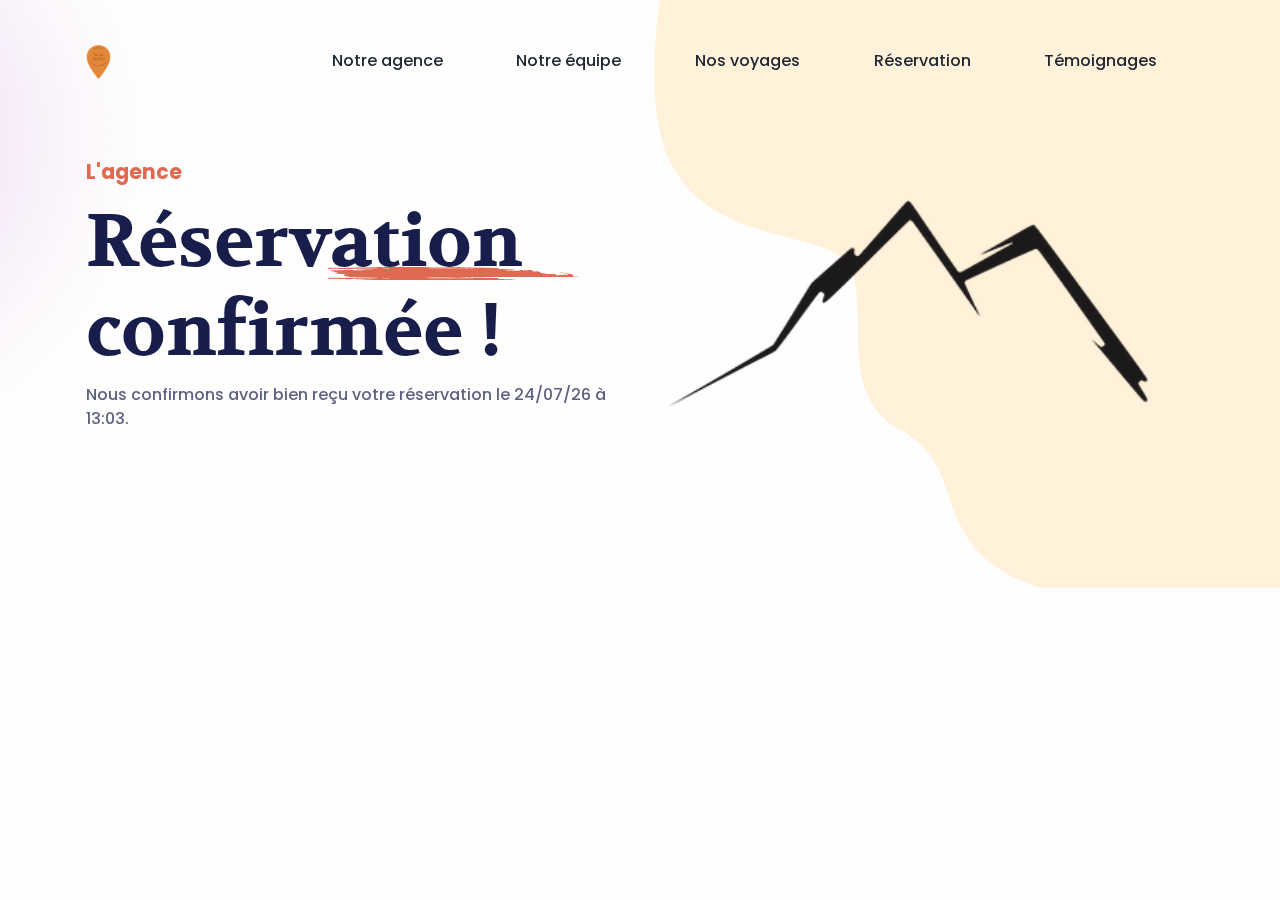
==== public/confirmation.html @ 019d47b1 "feat: Ajout de la page de réservation" ====
<!DOCTYPE html>
<html lang="en-US" dir="ltr">
<head>
  <meta charset="utf-8">
  <meta http-equiv="X-UA-Compatible" content="IE=edge">
  <meta name="viewport" content="width=device-width, initial-scale=1">


  <!-- ===============================================-->
  <!--    Document Title-->
  <!-- ===============================================-->
  <title>Jadoo | Travel Agency Landing Page UI</title>


  <!-- ===============================================-->
  <!--    Favicons-->
  <!-- ===============================================-->
  <link rel="apple-touch-icon" sizes="180x180" href="assets/img/favicons/apple-touch-icon.png">
  <link rel="icon" type="image/png" sizes="32x32" href="assets/img/favicons/favicon-32x32.png">
  <link rel="icon" type="image/png" sizes="16x16" href="assets/img/favicons/favicon-16x16.png">
  <link rel="shortcut icon" type="image/x-icon" href="assets/img/favicons/favicon.ico">
  <link rel="manifest" href="assets/img/favicons/manifest.json">
  <meta name="msapplication-TileImage" content="assets/img/favicons/mstile-150x150.png">
  <meta name="theme-color" content="#ffffff">


  <!-- ===============================================-->
  <!--    Stylesheets-->
  <!-- ===============================================-->
  <link href="assets/css/theme.css" rel="stylesheet" />
  <!-- Ajout de la date du jour -->
  <script language="JavaScript">

      const twoDigits = (time) => {
        return ("0" + time).slice(-2);
      }

      let today = new Date;
      let jour = twoDigits(today.getDate());
      let mois = twoDigits((today.getMonth()) + 1);
      let annee = twoDigits(today.getFullYear());

      let heure = twoDigits(today.getHours());
      let minute = twoDigits(today.getMinutes());

      date = `${jour}/${mois}/${annee} à ${heure}:${minute}`;
  </script>

</head>


<body>

  <!-- ===============================================-->
  <!--    Main Content-->
  <!-- ===============================================-->
  <main class="main" id="top">
    <nav class="navbar navbar-expand-lg navbar-light fixed-top py-5 d-block"
      data-navbar-on-scroll="data-navbar-on-scroll">
      <div class="container"><a class="navbar-brand" href="index.html"><img src="images/logo-twalo.png" height="34"
            alt="logo" /></a>
        <button class="navbar-toggler" type="button" data-bs-toggle="collapse" data-bs-target="#navbarSupportedContent"
          aria-controls="navbarSupportedContent" aria-expanded="false" aria-label="Toggle navigation"><span
            class="navbar-toggler-icon"> </span></button>
        <div class="collapse navbar-collapse border-top border-lg-0 mt-4 mt-lg-0" id="navbarSupportedContent">
          <ul class="navbar-nav ms-auto pt-2 pt-lg-0 font-base align-items-lg-center align-items-start">
            <li class="nav-item px-3 px-xl-4"><a class="nav-link fw-medium" aria-current="page" href="index.html#agency">Notre
                agence</a></li>
            <li class="nav-item px-3 px-xl-4"><a class="nav-link fw-medium" aria-current="page" href="index.html#team">Notre
                équipe</a></li>
            <li class="nav-item px-3 px-xl-4"><a class="nav-link fw-medium" aria-current="page" href="index.html#destination">Nos
                voyages</a></li>
            <li class="nav-item px-3 px-xl-4"><a class="nav-link fw-medium" aria-current="page"
                href="index.html#booking">Réservation</a></li>
            <li class="nav-item px-3 px-xl-4"><a class="nav-link fw-medium" aria-current="page"
                href="index.html#testimonial">Témoignages</a></li>
          </ul>
        </div>
      </div>
    </nav>
    <!-- ============================================-->
    <!-- <section> begin ============================-->
    <section style="padding-top: 7rem;">
      <div class="bg-holder" style="background-image:url(assets/img/hero/hero-bg.svg);">
      </div>
      <!--/.bg-holder-->

      <div class="container">
        <div class="row align-items-center">
          <div class="col-md-5 col-lg-6 order-0 order-md-1 text-end"><img class="pt-7 pt-md-0 hero-img"
              src="images/logo.png" alt="hero-header" /></div>
          <div class="col-md-7 col-lg-6 text-md-start text-center py-6">
            <h4 class="fw-bold text-danger mb-3">L'agence</h4>
            <h1 class="hero-title">Réservation confirmée !</h1>
            <p class="mb-4 fw-medium">Nous confirmons avoir bien reçu votre réservation le 
              <script language="JavaScript">
                  document.write(date);
              </script>.
            </p>
          </div>
        </div>
      </div>
      </div>
    </section>
    <!-- <section> close ============================-->
    <!-- ============================================-->
  </main>
  <!-- ===============================================-->
  <!--    End of Main Content-->
  <!-- ===============================================-->




  <!-- ===============================================-->
  <!--    JavaScripts-->
  <!-- ===============================================-->
  <script src="vendors/@popperjs/popper.min.js"></script>
  <script src="vendors/bootstrap/bootstrap.min.js"></script>
  <script src="vendors/is/is.min.js"></script>
  <script src="https://polyfill.io/v3/polyfill.min.js?features=window.scroll"></script>
  <script src="vendors/fontawesome/all.min.js"></script>
  <script src="assets/js/theme.js"></script>
  <script src="script.js"></script>

  <link
    href="https://fonts.googleapis.com/css2?family=Poppins:wght@400;500;600;700&amp;family=Volkhov:wght@700&amp;display=swap"
    rel="stylesheet">
</body>

</html>
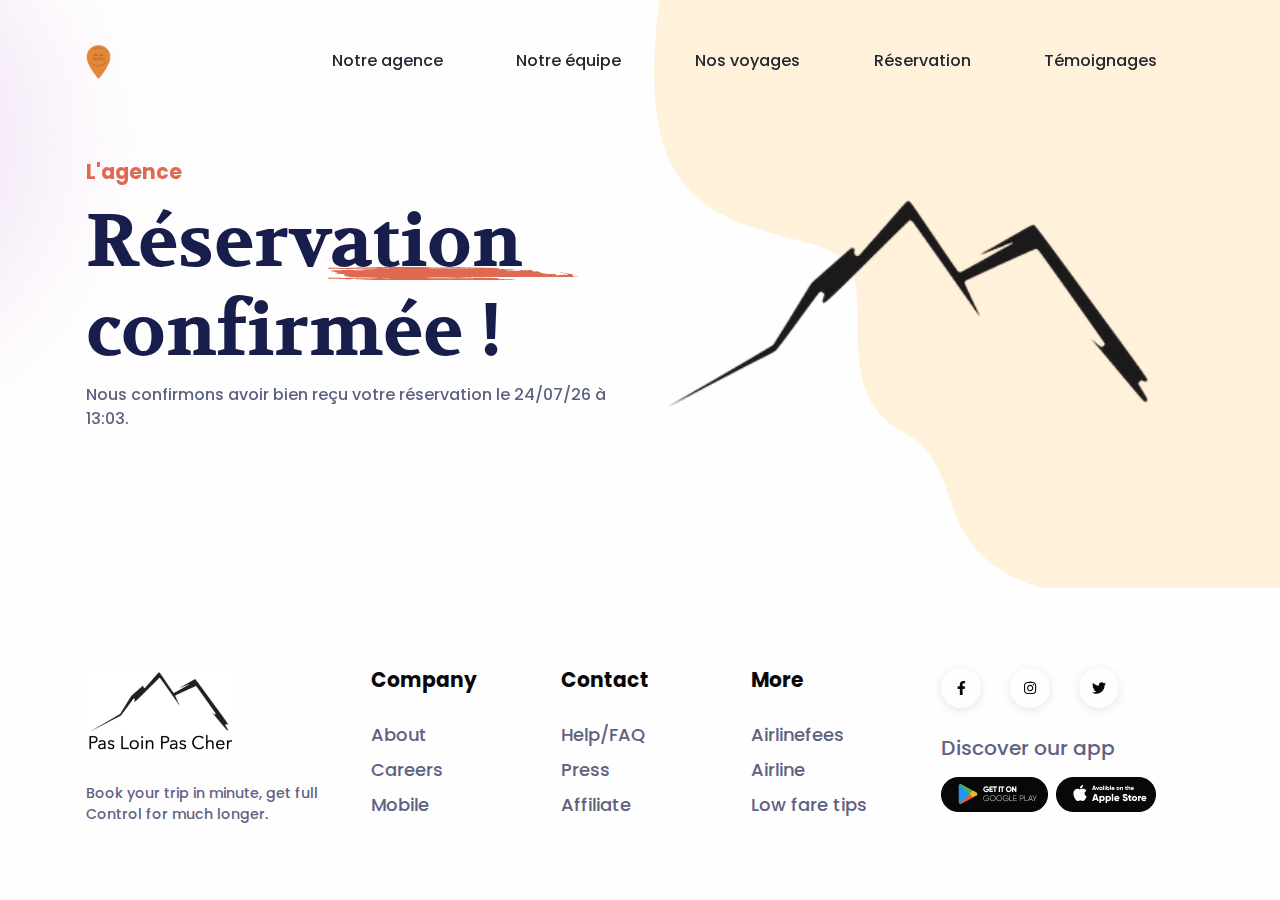
==== commit a9ce5ac0: "feat: Rajout du footer" ====
--- a/public/confirmation.html
+++ b/public/confirmation.html
@@ -104,6 +104,59 @@
     </section>
     <!-- <section> close ============================-->
     <!-- ============================================-->
+
+    <!-- ============================================-->
+    <!-- <section> begin ============================-->
+    <section class="pb-0 pb-lg-4">
+
+      <div class="container">
+        <div class="row">
+          <div class="col-lg-3 col-md-7 col-12 mb-4 mb-md-6 mb-lg-0 order-0"> <img class="mb-4"
+              src="images/logoTexte.png" width="150" alt="jadoo" />
+            <p class="fs--1 text-secondary mb-0 fw-medium">Book your trip in minute, get full Control for much longer.
+            </p>
+          </div>
+          <div class="col-lg-2 col-md-4 mb-4 mb-lg-0 order-lg-1 order-md-2">
+            <h4 class="footer-heading-color fw-bold font-sans-serif mb-3 mb-lg-4">Company</h4>
+            <ul class="list-unstyled mb-0">
+              <li class="mb-2"><a class="link-900 fs-1 fw-medium text-decoration-none" href="#!">About</a></li>
+              <li class="mb-2"><a class="link-900 fs-1 fw-medium text-decoration-none" href="#!">Careers</a></li>
+              <li class="mb-2"><a class="link-900 fs-1 fw-medium text-decoration-none" href="#!">Mobile</a></li>
+            </ul>
+          </div>
+          <div class="col-lg-2 col-md-4 mb-4 mb-lg-0 order-lg-2 order-md-3">
+            <h4 class="footer-heading-color fw-bold font-sans-serif mb-3 mb-lg-4">Contact</h4>
+            <ul class="list-unstyled mb-0">
+              <li class="mb-2"><a class="link-900 fs-1 fw-medium text-decoration-none" href="#!">Help/FAQ</a></li>
+              <li class="mb-2"><a class="link-900 fs-1 fw-medium text-decoration-none" href="#!">Press</a></li>
+              <li class="mb-2"><a class="link-900 fs-1 fw-medium text-decoration-none" href="#!">Affiliate</a></li>
+            </ul>
+          </div>
+          <div class="col-lg-2 col-md-4 mb-4 mb-lg-0 order-lg-3 order-md-4">
+            <h4 class="footer-heading-color fw-bold font-sans-serif mb-3 mb-lg-4">More</h4>
+            <ul class="list-unstyled mb-0">
+              <li class="mb-2"><a class="link-900 fs-1 fw-medium text-decoration-none" href="#!">Airlinefees</a></li>
+              <li class="mb-2"><a class="link-900 fs-1 fw-medium text-decoration-none" href="#!">Airline</a></li>
+              <li class="mb-2"><a class="link-900 fs-1 fw-medium text-decoration-none" href="#!">Low fare tips</a></li>
+            </ul>
+          </div>
+          <div class="col-lg-3 col-md-5 col-12 mb-4 mb-md-6 mb-lg-0 order-lg-4 order-md-1">
+            <div class="icon-group mb-4"> <a class="text-decoration-none icon-item shadow-social" id="facebook"
+                href="#!"><i class="fab fa-facebook-f"> </i></a><a class="text-decoration-none icon-item shadow-social"
+                id="instagram" href="#!"><i class="fab fa-instagram"> </i></a><a
+                class="text-decoration-none icon-item shadow-social" id="twitter" href="#!"><i class="fab fa-twitter">
+                </i></a></div>
+            <h4 class="fw-medium font-sans-serif text-secondary mb-3">Discover our app</h4>
+            <div class="d-flex align-items-center"> <a href="#!"> <img class="me-2" src="assets/img/play-store.png"
+                  alt="play store" /></a><a href="#!"> <img src="assets/img/apple-store.png" alt="apple store" /></a>
+            </div>
+          </div>
+        </div>
+      </div><!-- end of .container-->
+
+    </section>
+    <!-- <section> close ============================-->
+    <!-- ============================================-->
   </main>
   <!-- ===============================================-->
   <!--    End of Main Content-->
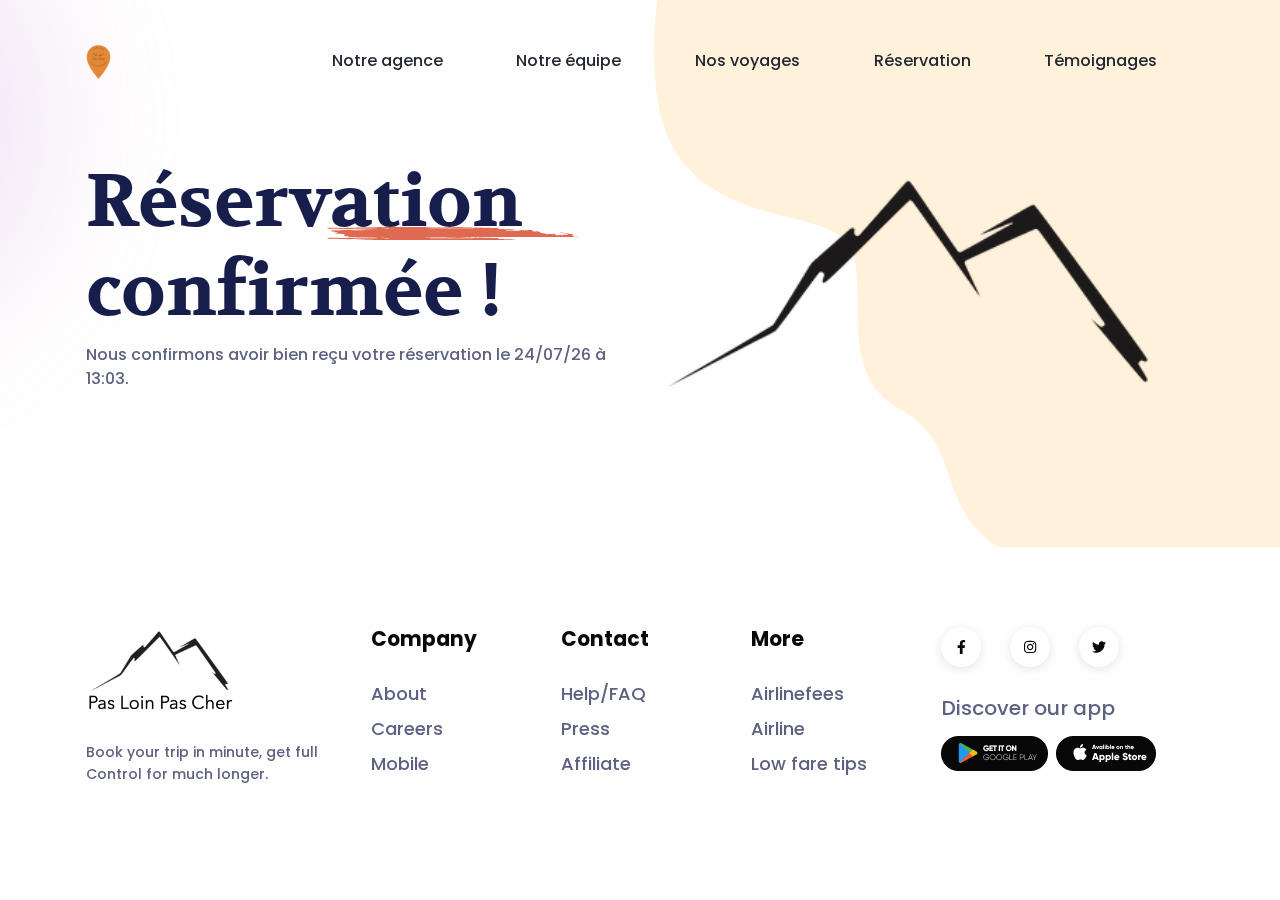
==== commit e0ba6164: "fix: Suppression du titre sans rapport" ====
--- a/public/confirmation.html
+++ b/public/confirmation.html
@@ -90,7 +90,6 @@
           <div class="col-md-5 col-lg-6 order-0 order-md-1 text-end"><img class="pt-7 pt-md-0 hero-img"
               src="images/logo.png" alt="hero-header" /></div>
           <div class="col-md-7 col-lg-6 text-md-start text-center py-6">
-            <h4 class="fw-bold text-danger mb-3">L'agence</h4>
             <h1 class="hero-title">Réservation confirmée !</h1>
             <p class="mb-4 fw-medium">Nous confirmons avoir bien reçu votre réservation le 
               <script language="JavaScript">
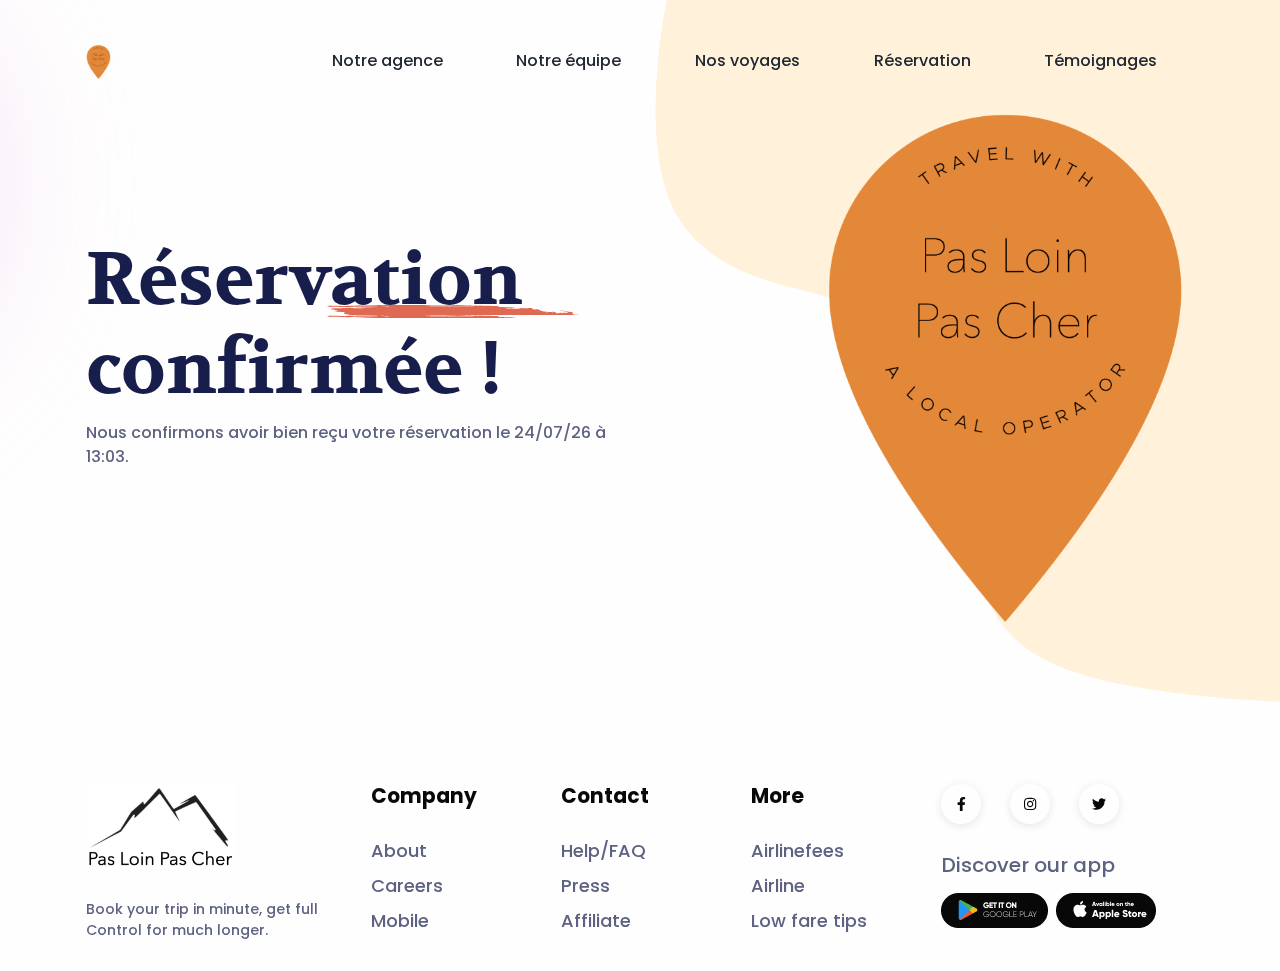
==== commit 0ddd328a: "fix: Correction de l'image" ====
--- a/public/confirmation.html
+++ b/public/confirmation.html
@@ -28,6 +28,7 @@
   <!--    Stylesheets-->
   <!-- ===============================================-->
   <link href="assets/css/theme.css" rel="stylesheet" />
+  <link href="./style.css" rel="stylesheet" />
   <!-- Ajout de la date du jour -->
   <script language="JavaScript">
 
@@ -87,8 +88,8 @@
 
       <div class="container">
         <div class="row align-items-center">
-          <div class="col-md-5 col-lg-6 order-0 order-md-1 text-end"><img class="pt-7 pt-md-0 hero-img"
-              src="images/logo.png" alt="hero-header" /></div>
+          <div class="col-md-5 col-lg-6 order-0 order-md-1 text-end"><img class="pt-7 pt-md-0 img-fluid img-logo-agency"
+              src="images/logo-twalo.png" alt="hero-header" /></div>
           <div class="col-md-7 col-lg-6 text-md-start text-center py-6">
             <h1 class="hero-title">Réservation confirmée !</h1>
             <p class="mb-4 fw-medium">Nous confirmons avoir bien reçu votre réservation le 
--- a/public/style.css
+++ b/public/style.css
@@ -0,0 +1,3 @@
+.img-logo-agency {
+    max-width: 70%;
+}
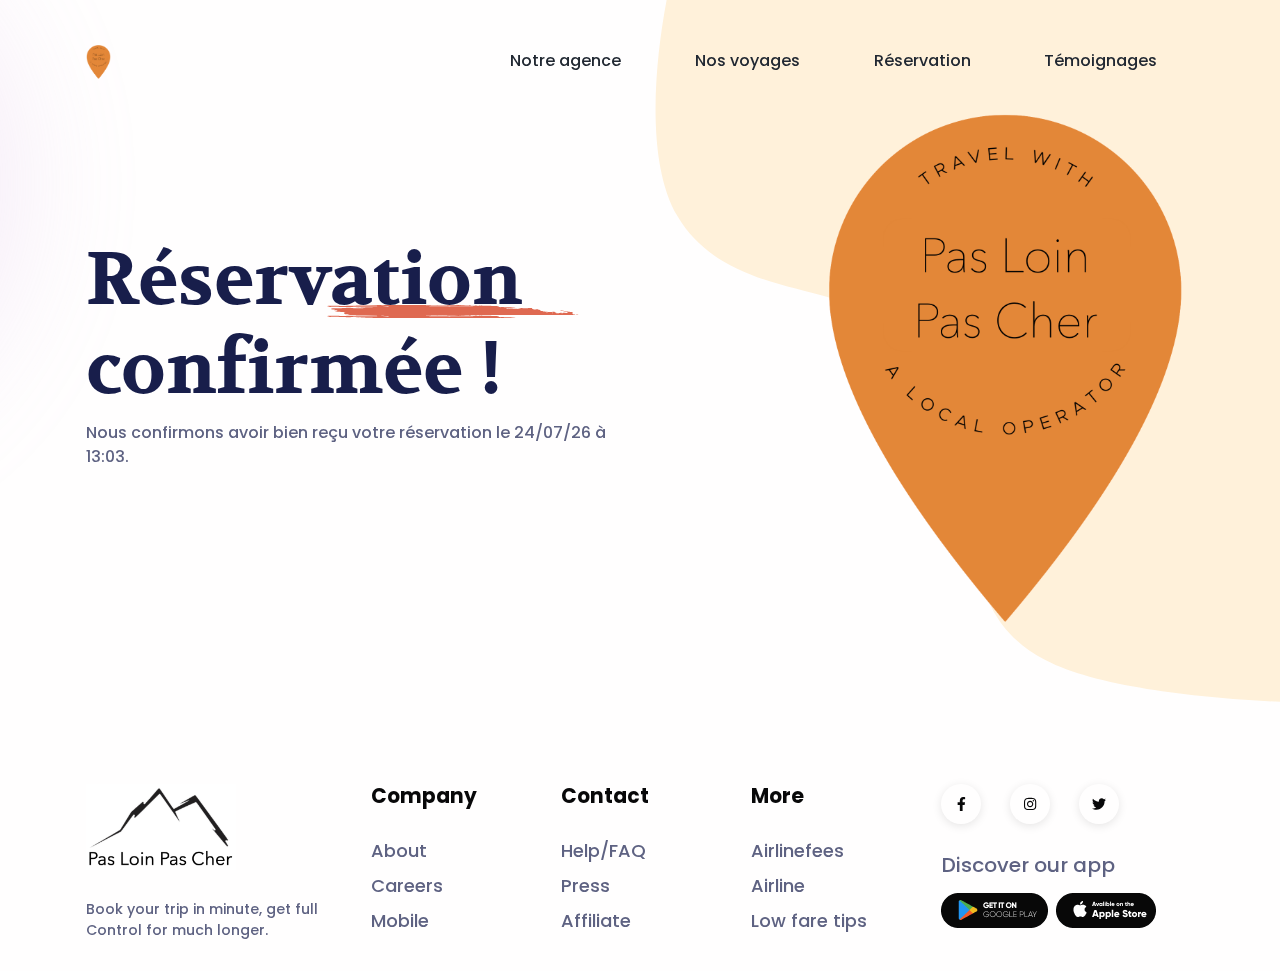
==== commit 87a4e427: "fix: Suppression des éléments du menu inutiles" ====
--- a/public/confirmation.html
+++ b/public/confirmation.html
@@ -67,8 +67,6 @@
           <ul class="navbar-nav ms-auto pt-2 pt-lg-0 font-base align-items-lg-center align-items-start">
             <li class="nav-item px-3 px-xl-4"><a class="nav-link fw-medium" aria-current="page" href="index.html#agency">Notre
                 agence</a></li>
-            <li class="nav-item px-3 px-xl-4"><a class="nav-link fw-medium" aria-current="page" href="index.html#team">Notre
-                équipe</a></li>
             <li class="nav-item px-3 px-xl-4"><a class="nav-link fw-medium" aria-current="page" href="index.html#destination">Nos
                 voyages</a></li>
             <li class="nav-item px-3 px-xl-4"><a class="nav-link fw-medium" aria-current="page"
